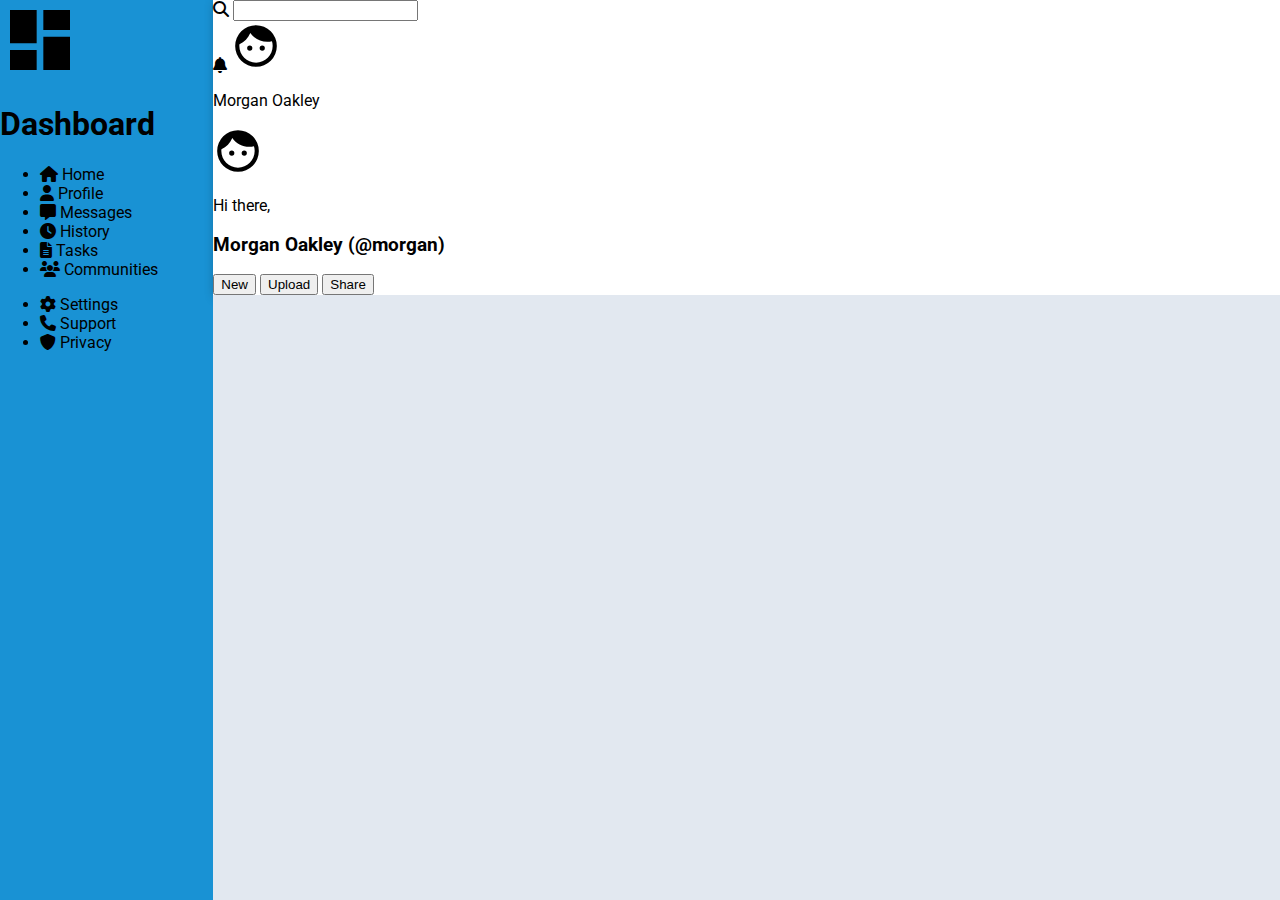
==== Admin-dashboard/index.html @ 5a1c41f0 "Completed main layout" ====
<!DOCTYPE html>
<html lang="en">

<head>
    <meta charset="UTF-8">
    <meta name="viewport" content="width=device-width, initial-scale=1.0">
    <link rel="preconnect" href="https://fonts.googleapis.com">
    <link rel="preconnect" href="https://fonts.gstatic.com" crossorigin>
    <link href="https://fonts.googleapis.com/css2?family=Roboto:ital,wght@0,100..900;1,100..900&display=swap"
        rel="stylesheet">
    <link rel="stylesheet" href="https://cdnjs.cloudflare.com/ajax/libs/font-awesome/6.5.0/css/all.min.css" />
    <link rel="stylesheet" href="style.css">
    <title>Admin dashboard</title>
</head>

<body>
    <aside>
        <div class="logo-container">
            <img src="./img/view-dashboard.svg" height="80">
            <h1>Dashboard</h1>
        </div>

        <nav>
            <ul>
                <li>
                    <i class="fas fa-house"></i> Home
                </li>
                <li>
                    <i class="fas fa-user"></i> Profile
                </li>
                <li>
                    <i class="fas fa-message"></i> Messages
                </li>
                <li>
                    <i class="fas fa-clock"></i> History
                </li>
                <li>
                    <i class="fas fa-file-lines"></i> Tasks
                </li>
                <li>
                    <i class="fas fa-users"></i> Communities
                </li>
            </ul>

            <ul>
                <li>
                    <i class="fas fa-gear"></i> Settings
                </li>
                <li>
                    <i class="fas fa-phone"></i> Support
                </li>
                <li>
                    <i class="fas fa-shield"></i> Privacy
                </li>
            </ul>
        </nav>
    </aside>

    <header>
        <!-- Top half of header -->
        <div class="top-header">
            <div class="search-bar">
                <i class="fas fa-magnifying-glass"></i>
                <input type="text">
            </div>

            <div class="accessibility">
                <i class="fas fa-bell"></i>
                <img src="./img/face-man.svg" height="50">
                <p class="user-name">Morgan Oakley</p>
            </div>
        </div>
        <!-- bottom half of header -->
        <div class="bottom-header">
            <div class="greet-user">
                <div>
                    <img src="./img/face-man.svg" height="50">
                    <div>
                        <p>Hi there,</p>
                        <h3>Morgan Oakley (@morgan)</h3>
                    </div>
                </div>
            </div>

            <div class="action-bar">
                <button>New</button>
                <button>Upload</button>
                <button>Share</button>
            </div>
    </header>

    <main>

    </main>
</body>

</html>
---- Admin-dashboard/style.css ----
* {
  box-sizing: border-box;
}

body {
  /* default styles */
  font-family: "Roboto", sans-serif;
  margin: 0;
  height: 100vh;
  width: 100%;
  overflow: hidden;

  /* Layout styles */
  display: grid;
  grid-template-columns: 1fr 5fr;
  grid-template-rows: 1fr 5fr;
  grid-template-areas:
    "sidebar header "
    "sidebar main";
}

aside {
  grid-area: sidebar;
  background-color: #1992d4;
}

header {
  grid-area: header;
  box-shadow: 2px 2px 10px rgba(0, 0, 0, 0.3);
}

main {
  grid-area: main;
  background-color: #e2e8f0;
}
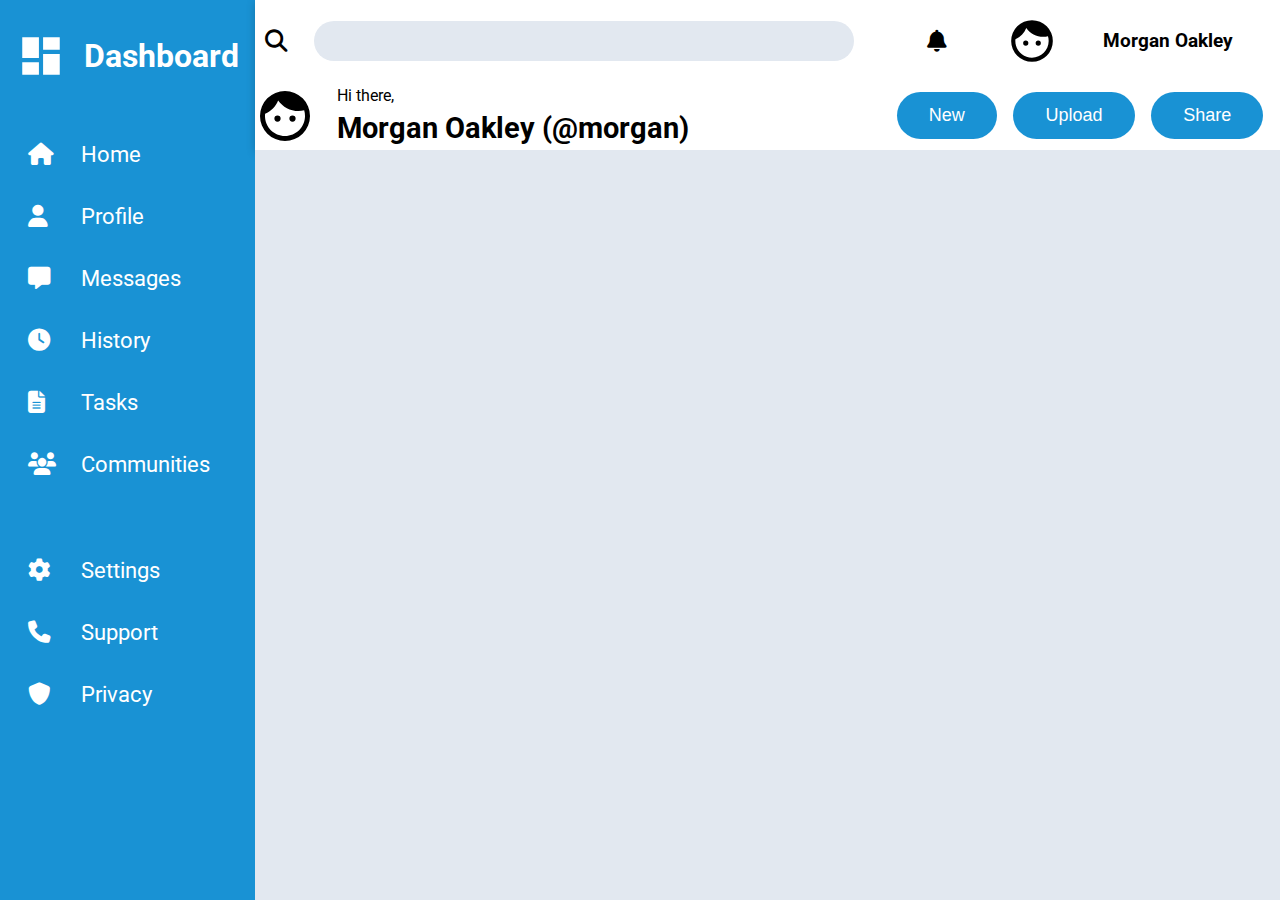
==== commit 6c6aa31a: "Completed header styling" ====
--- a/Admin-dashboard/index.html
+++ b/Admin-dashboard/index.html
@@ -16,12 +16,15 @@
 <body>
     <aside>
         <div class="logo-container">
-            <img src="./img/view-dashboard.svg" height="80">
+            <svg xmlns="http://www.w3.org/2000/svg" width="50" height="60" viewBox="0 0 24 24" fill="white">
+                <path d="M13,3V9H21V3M13,21H21V11H13M3,21H11V15H3M3,13H11V3H3V13Z" />
+            </svg>
+
             <h1>Dashboard</h1>
         </div>
 
         <nav>
-            <ul>
+            <ul class="primary-nav">
                 <li>
                     <i class="fas fa-house"></i> Home
                 </li>
@@ -42,7 +45,7 @@
                 </li>
             </ul>
 
-            <ul>
+            <ul class="secondary-nav">
                 <li>
                     <i class="fas fa-gear"></i> Settings
                 </li>
@@ -64,21 +67,19 @@
                 <input type="text">
             </div>
 
-            <div class="accessibility">
+            <div class="accessibilities">
                 <i class="fas fa-bell"></i>
                 <img src="./img/face-man.svg" height="50">
-                <p class="user-name">Morgan Oakley</p>
+                <h3 class="user-name">Morgan Oakley</>
             </div>
         </div>
         <!-- bottom half of header -->
         <div class="bottom-header">
             <div class="greet-user">
+                <img src="./img/face-man.svg" height="60">
                 <div>
-                    <img src="./img/face-man.svg" height="50">
-                    <div>
-                        <p>Hi there,</p>
-                        <h3>Morgan Oakley (@morgan)</h3>
-                    </div>
+                    <p>Hi there,</p>
+                    <h3>Morgan Oakley (@morgan)</h3>
                 </div>
             </div>
 
@@ -87,6 +88,8 @@
                 <button>Upload</button>
                 <button>Share</button>
             </div>
+
+        </div>
     </header>
 
     <main>
--- a/Admin-dashboard/style.css
+++ b/Admin-dashboard/style.css
@@ -1,5 +1,12 @@
 * {
   box-sizing: border-box;
+}
+nav,
+ul,
+li {
+  margin: 0;
+  padding: 0;
+  list-style-type: none;
 }
 
 body {
@@ -18,16 +25,177 @@
     "sidebar header "
     "sidebar main";
 }
+/*=========== Styles for the Sidebar=========== */
 
 aside {
   grid-area: sidebar;
   background-color: #1992d4;
-}
-
+  display: grid;
+  grid-template-rows: auto 1fr;
+  gap: 2rem;
+  color: white;
+  padding: 1rem;
+}
+
+aside .logo-container {
+  display: grid;
+  grid-template-columns: auto 1fr;
+  gap: 18px;
+  align-items: center;
+  justify-content: center;
+}
+
+aside nav {
+  display: grid;
+  grid-template-rows:
+    [primary] auto
+    [secondary] auto
+    [spacer] 1fr;
+
+  gap: 4rem;
+  padding: 4px;
+}
+aside nav ul {
+  display: flex;
+  flex-direction: column;
+  justify-content: space-between;
+  gap: 20px;
+}
+
+li p {
+  margin: 0;
+}
+i {
+  display: inline-block;
+  width: 33px;
+  text-align: start;
+  padding: 0;
+  margin: 0;
+  font-size: 1.4rem;
+}
+
+.primary-nav li,
+.secondary-nav li {
+  font-size: 1.4rem;
+  display: flex;
+  align-items: center;
+  gap: 20px;
+  cursor: pointer;
+  padding: 0.5rem;
+  border-radius: 8px;
+}
+
+.primary-nav li:hover,
+.secondary-nav li:hover {
+  background-color: rgba(0, 0, 0, 0.2);
+}
+.primary-nav li:active,
+.secondary-nav li:active {
+  transform: scale(0.98);
+}
+
+/*=========== Styles for the Header=========== */
 header {
   grid-area: header;
   box-shadow: 2px 2px 10px rgba(0, 0, 0, 0.3);
-}
+  display: grid;
+  grid-template-rows: auto auto;
+}
+
+/* Top half */
+
+header .top-header {
+  display: flex;
+  align-items: center;
+  justify-content: space-around;
+  gap: 1rem;
+}
+
+.top-header .search-bar {
+  padding: 0 10px;
+  flex: 1;
+  max-width: 800px;
+  display: flex;
+  align-items: center;
+  gap: 1rem;
+  height: 40px;
+}
+
+.top-header .search-bar input {
+  height: 100%;
+  flex: 1;
+  border-radius: 20px;
+  background-color: #e2e8f0;
+  border: none;
+  font-size: 18px;
+  padding: 0 2rem;
+}
+
+.top-header .accessibilities {
+  flex: 1;
+  max-width: 400px;
+
+  display: flex;
+  align-items: center;
+  justify-content: space-evenly;
+}
+.top-header .accessibility i {
+  font-size: 1.4rem;
+}
+
+/* Bottom half */
+
+header .bottom-header {
+  display: flex;
+  align-items: center;
+  justify-content: space-around;
+  gap: 1rem;
+}
+
+.greet-user {
+  flex: 1;
+  max-width: 800px;
+  display: flex;
+  align-items: center;
+  gap: 1rem;
+  height: 40px;
+}
+
+.greet-user div * {
+  margin: 6px;
+}
+
+.greet-user div h3 {
+  font-size: 1.8rem;
+}
+
+.action-bar {
+  flex: 1;
+  max-width: 400px;
+  display: flex;
+  align-items: center;
+  justify-content: space-evenly;
+}
+
+.action-bar button {
+  background-color: #1992d4;
+  color: white;
+  padding: 0.8rem 2rem;
+  border-radius: 30px;
+  font-size: 18px;
+  border: none;
+  cursor: pointer;
+}
+.action-bar button:hover {
+  box-shadow: 1px 1px 10px rgba(0, 0, 0, 0.4);
+  background-color: white;
+  color: #1992d4;
+}
+.action-bar button:active {
+  transform: scale(0.98);
+}
+
+/*=========== Styles for the article=========== */
 
 main {
   grid-area: main;
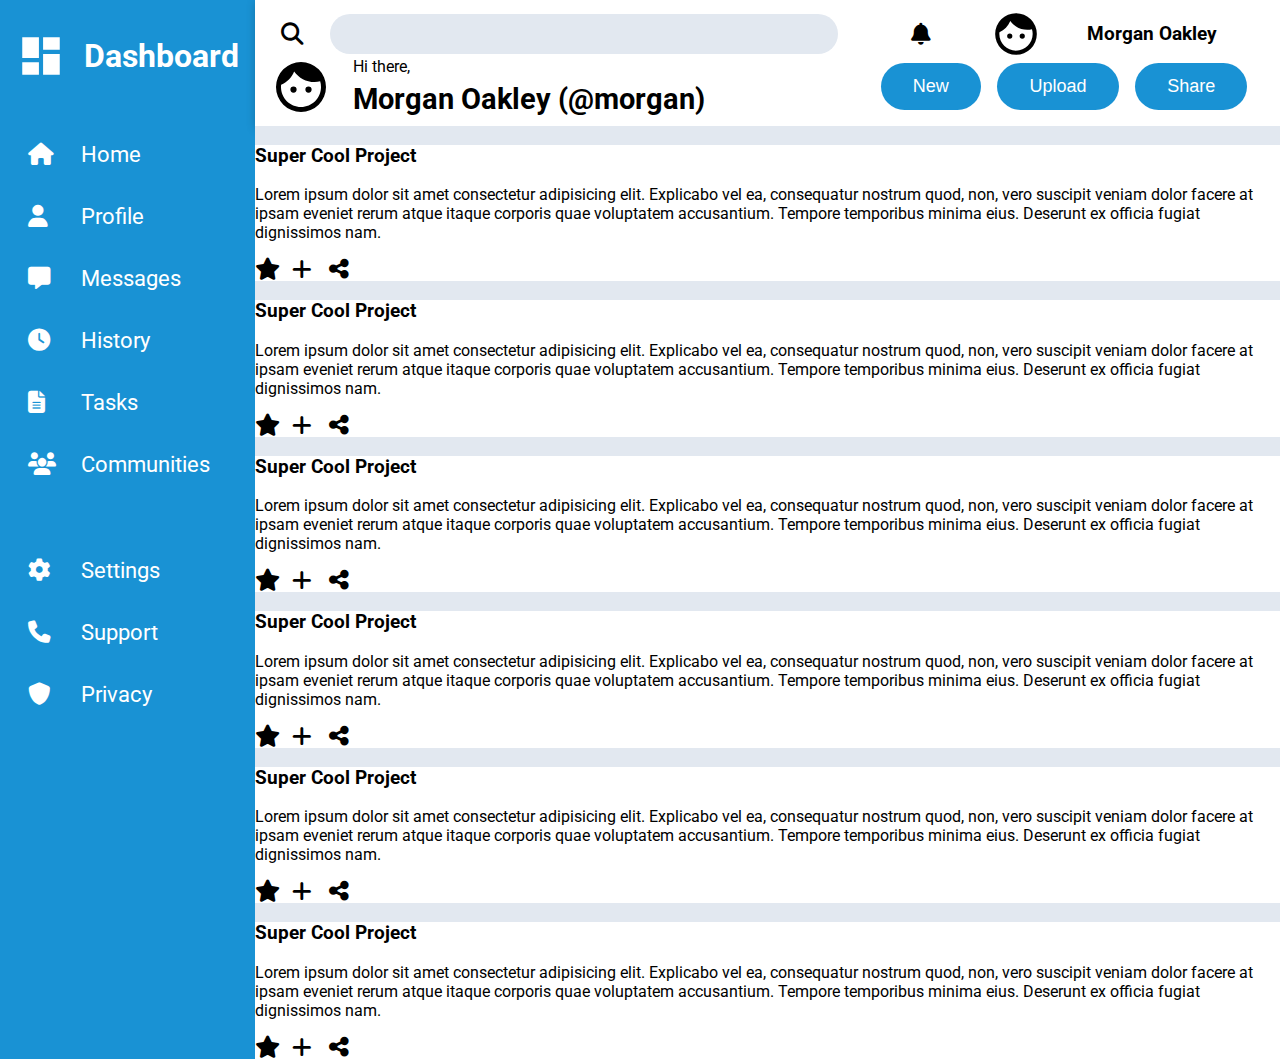
==== commit dbd9f334: "improved responsiveness in smaller screens" ====
--- a/Admin-dashboard/index.html
+++ b/Admin-dashboard/index.html
@@ -94,6 +94,96 @@
 
     <main>
 
+        <div class="card">
+            <h3>Super Cool Project</h3>
+            <p>
+                Lorem ipsum dolor sit amet consectetur adipisicing elit. Explicabo vel ea, consequatur nostrum quod,
+                non, vero suscipit veniam dolor facere at ipsam eveniet rerum atque itaque corporis quae voluptatem
+                accusantium. Tempore temporibus minima eius. Deserunt ex officia fugiat dignissimos nam.
+            </p>
+
+            <div>
+                <i class="fas fa-star"></i>
+                <i class="fas fa-plus"></i>
+                <i class="fas fa-share-nodes"></i>
+            </div>
+        </div>
+
+        <div class="card">
+            <h3>Super Cool Project</h3>
+            <p>
+                Lorem ipsum dolor sit amet consectetur adipisicing elit. Explicabo vel ea, consequatur nostrum quod,
+                non, vero suscipit veniam dolor facere at ipsam eveniet rerum atque itaque corporis quae voluptatem
+                accusantium. Tempore temporibus minima eius. Deserunt ex officia fugiat dignissimos nam.
+            </p>
+
+            <div>
+                <i class="fas fa-star"></i>
+                <i class="fas fa-plus"></i>
+                <i class="fas fa-share-nodes"></i>
+            </div>
+        </div>
+
+        <div class="card">
+            <h3>Super Cool Project</h3>
+            <p>
+                Lorem ipsum dolor sit amet consectetur adipisicing elit. Explicabo vel ea, consequatur nostrum quod,
+                non, vero suscipit veniam dolor facere at ipsam eveniet rerum atque itaque corporis quae voluptatem
+                accusantium. Tempore temporibus minima eius. Deserunt ex officia fugiat dignissimos nam.
+            </p>
+
+            <div>
+                <i class="fas fa-star"></i>
+                <i class="fas fa-plus"></i>
+                <i class="fas fa-share-nodes"></i>
+            </div>
+        </div>
+
+        <div class="card">
+            <h3>Super Cool Project</h3>
+            <p>
+                Lorem ipsum dolor sit amet consectetur adipisicing elit. Explicabo vel ea, consequatur nostrum quod,
+                non, vero suscipit veniam dolor facere at ipsam eveniet rerum atque itaque corporis quae voluptatem
+                accusantium. Tempore temporibus minima eius. Deserunt ex officia fugiat dignissimos nam.
+            </p>
+
+            <div>
+                <i class="fas fa-star"></i>
+                <i class="fas fa-plus"></i>
+                <i class="fas fa-share-nodes"></i>
+            </div>
+        </div>
+
+        <div class="card">
+            <h3>Super Cool Project</h3>
+            <p>
+                Lorem ipsum dolor sit amet consectetur adipisicing elit. Explicabo vel ea, consequatur nostrum quod,
+                non, vero suscipit veniam dolor facere at ipsam eveniet rerum atque itaque corporis quae voluptatem
+                accusantium. Tempore temporibus minima eius. Deserunt ex officia fugiat dignissimos nam.
+            </p>
+
+            <div>
+                <i class="fas fa-star"></i>
+                <i class="fas fa-plus"></i>
+                <i class="fas fa-share-nodes"></i>
+            </div>
+        </div>
+
+        <div class="card">
+            <h3>Super Cool Project</h3>
+            <p>
+                Lorem ipsum dolor sit amet consectetur adipisicing elit. Explicabo vel ea, consequatur nostrum quod,
+                non, vero suscipit veniam dolor facere at ipsam eveniet rerum atque itaque corporis quae voluptatem
+                accusantium. Tempore temporibus minima eius. Deserunt ex officia fugiat dignissimos nam.
+            </p>
+
+            <div>
+                <i class="fas fa-star"></i>
+                <i class="fas fa-plus"></i>
+                <i class="fas fa-share-nodes"></i>
+            </div>
+        </div>
+
     </main>
 </body>
 
--- a/Admin-dashboard/style.css
+++ b/Admin-dashboard/style.css
@@ -100,11 +100,15 @@
   box-shadow: 2px 2px 10px rgba(0, 0, 0, 0.3);
   display: grid;
   grid-template-rows: auto auto;
+  padding: 16px;
+  padding-top: 4px;
 }
 
 /* Top half */
 
 header .top-header {
+  padding: 0;
+  margin: 0;
   display: flex;
   align-items: center;
   justify-content: space-around;
@@ -138,9 +142,6 @@
   display: flex;
   align-items: center;
   justify-content: space-evenly;
-}
-.top-header .accessibility i {
-  font-size: 1.4rem;
 }
 
 /* Bottom half */
@@ -195,9 +196,25 @@
   transform: scale(0.98);
 }
 
+@media ((max-width: 1130px) and (max-height: 1188px)) {
+  header .top-header,
+  header .bottom-header {
+    padding: 16px;
+    gap: 0.5rem;
+  }
+
+  .greet-user div h3 {
+    font-size: 1.4rem;
+  }
+}
+
 /*=========== Styles for the article=========== */
 
 main {
   grid-area: main;
   background-color: #e2e8f0;
 }
+
+.card {
+  background-color: white;
+}
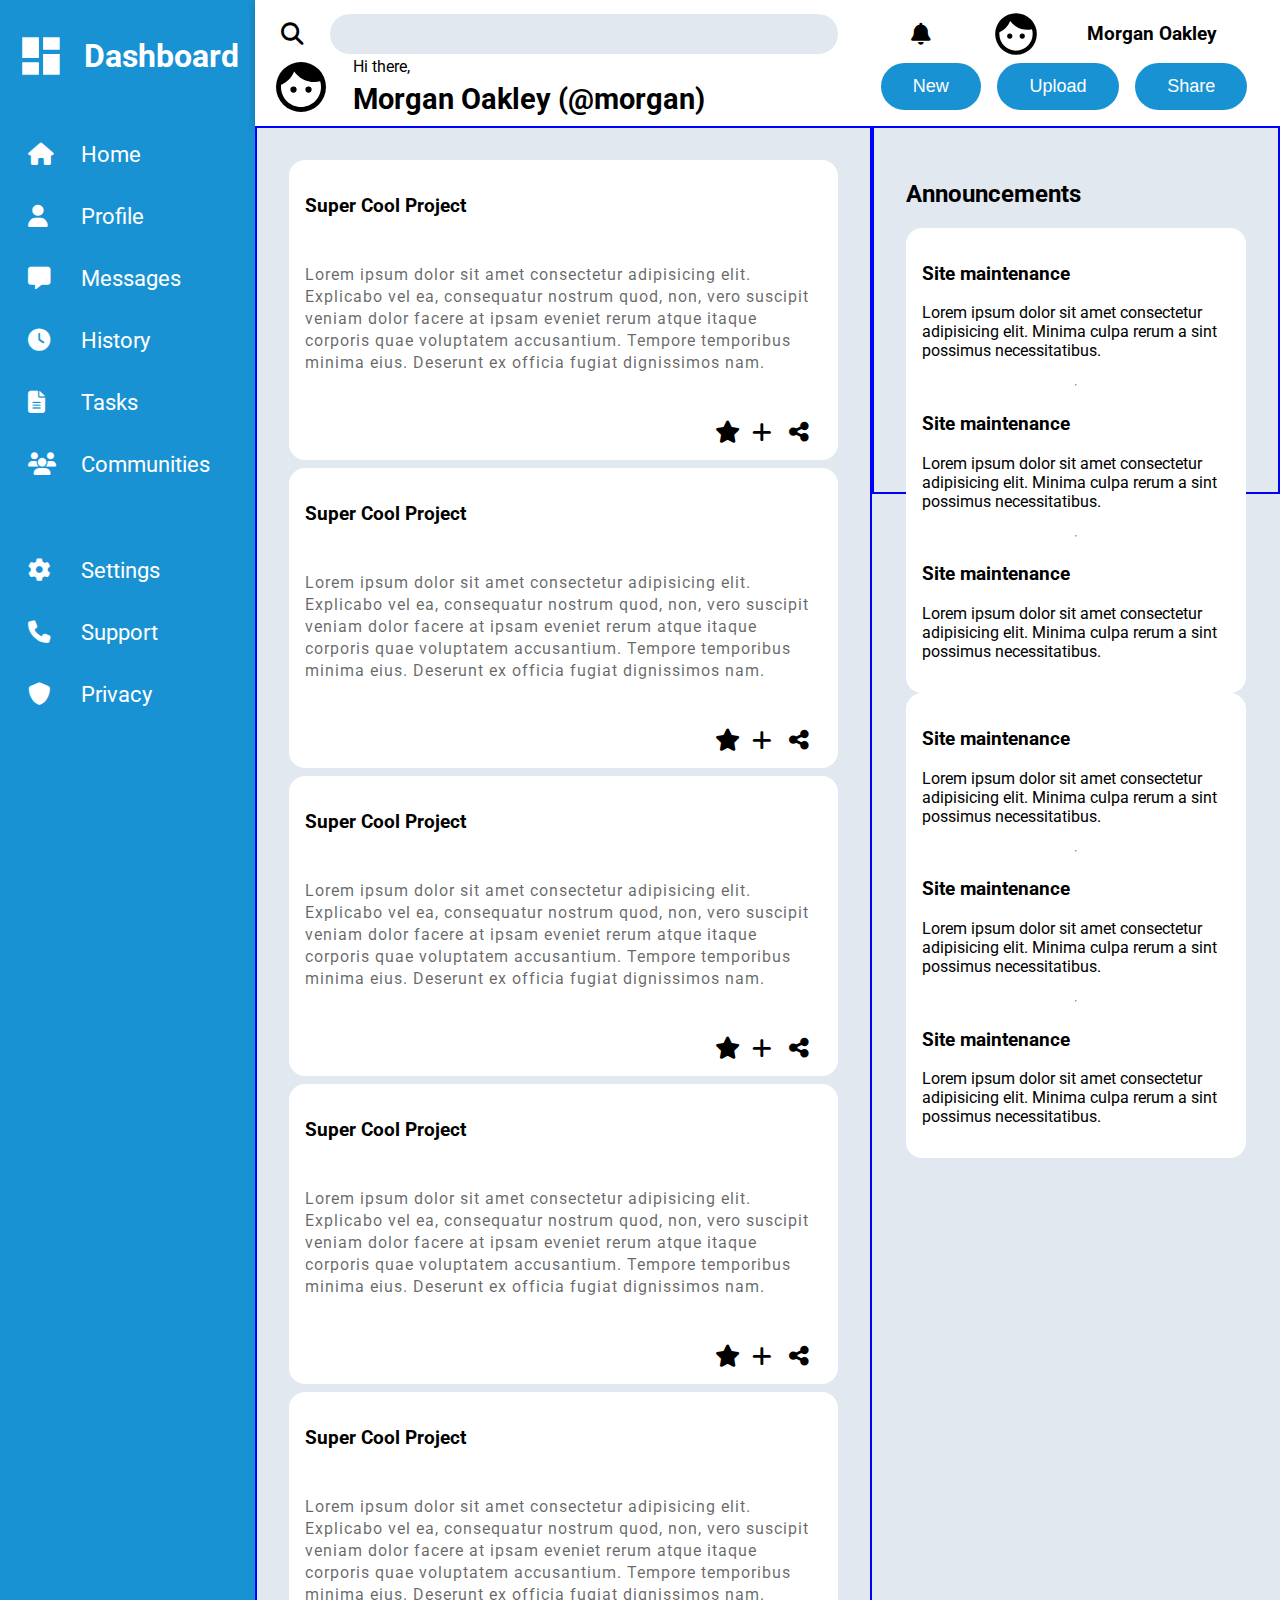
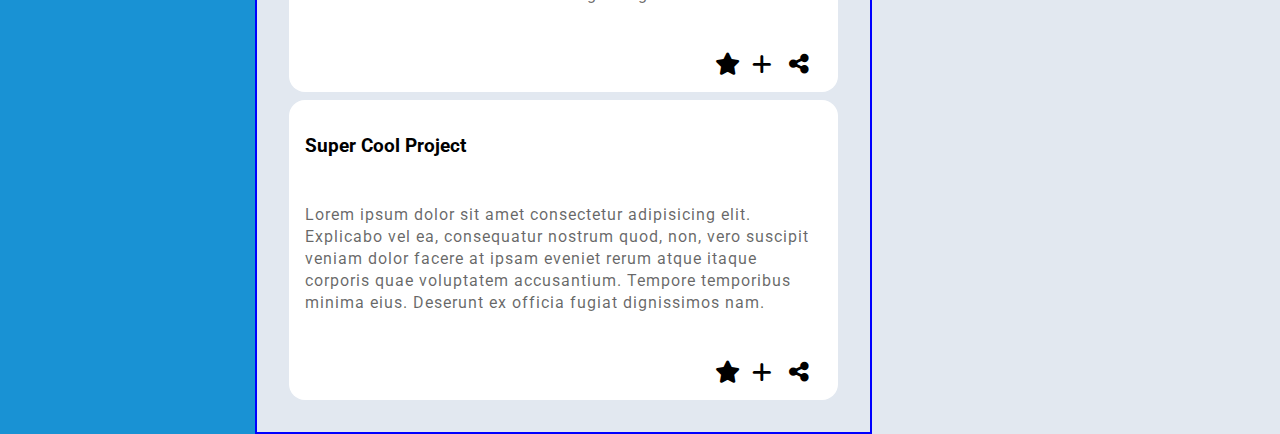
==== commit 3dfaecb9: "updated article section" ====
--- a/Admin-dashboard/index.html
+++ b/Admin-dashboard/index.html
@@ -93,96 +93,165 @@
     </header>
 
     <main>
-
-        <div class="card">
-            <h3>Super Cool Project</h3>
-            <p>
-                Lorem ipsum dolor sit amet consectetur adipisicing elit. Explicabo vel ea, consequatur nostrum quod,
-                non, vero suscipit veniam dolor facere at ipsam eveniet rerum atque itaque corporis quae voluptatem
-                accusantium. Tempore temporibus minima eius. Deserunt ex officia fugiat dignissimos nam.
-            </p>
-
+        <section class="article">
+            <div class="card">
+                <h3 class="card-title">Super Cool Project</h3>
+                <p>
+                    Lorem ipsum dolor sit amet consectetur adipisicing elit. Explicabo vel ea, consequatur nostrum quod,
+                    non, vero suscipit veniam dolor facere at ipsam eveniet rerum atque itaque corporis quae voluptatem
+                    accusantium. Tempore temporibus minima eius. Deserunt ex officia fugiat dignissimos nam.
+                </p>
+
+                <div class="card-icons">
+                    <i class="fas fa-star"></i>
+                    <i class="fas fa-plus"></i>
+                    <i class="fas fa-share-nodes"></i>
+                </div>
+            </div>
+
+            <div class="card">
+                <h3 class="card-title">Super Cool Project</h3>
+                <p>
+                    Lorem ipsum dolor sit amet consectetur adipisicing elit. Explicabo vel ea, consequatur nostrum quod,
+                    non, vero suscipit veniam dolor facere at ipsam eveniet rerum atque itaque corporis quae voluptatem
+                    accusantium. Tempore temporibus minima eius. Deserunt ex officia fugiat dignissimos nam.
+                </p>
+
+                <div class="card-icons">
+                    <i class="fas fa-star"></i>
+                    <i class="fas fa-plus"></i>
+                    <i class="fas fa-share-nodes"></i>
+                </div>
+            </div>
+
+            <div class="card">
+                <h3 class="card-title">Super Cool Project</h3>
+                <p>
+                    Lorem ipsum dolor sit amet consectetur adipisicing elit. Explicabo vel ea, consequatur nostrum quod,
+                    non, vero suscipit veniam dolor facere at ipsam eveniet rerum atque itaque corporis quae voluptatem
+                    accusantium. Tempore temporibus minima eius. Deserunt ex officia fugiat dignissimos nam.
+                </p>
+
+                <div class="card-icons">
+                    <i class="fas fa-star"></i>
+                    <i class="fas fa-plus"></i>
+                    <i class="fas fa-share-nodes"></i>
+                </div>
+            </div>
+
+            <div class="card">
+                <h3 class="card-title">Super Cool Project</h3>
+                <p>
+                    Lorem ipsum dolor sit amet consectetur adipisicing elit. Explicabo vel ea, consequatur nostrum quod,
+                    non, vero suscipit veniam dolor facere at ipsam eveniet rerum atque itaque corporis quae voluptatem
+                    accusantium. Tempore temporibus minima eius. Deserunt ex officia fugiat dignissimos nam.
+                </p>
+
+                <div class="card-icons">
+                    <i class="fas fa-star"></i>
+                    <i class="fas fa-plus"></i>
+                    <i class="fas fa-share-nodes"></i>
+                </div>
+            </div>
+
+            <div class="card">
+                <h3 class="card-title">Super Cool Project</h3>
+                <p>
+                    Lorem ipsum dolor sit amet consectetur adipisicing elit. Explicabo vel ea, consequatur nostrum quod,
+                    non, vero suscipit veniam dolor facere at ipsam eveniet rerum atque itaque corporis quae voluptatem
+                    accusantium. Tempore temporibus minima eius. Deserunt ex officia fugiat dignissimos nam.
+                </p>
+
+                <div class="card-icons">
+                    <i class="fas fa-star"></i>
+                    <i class="fas fa-plus"></i>
+                    <i class="fas fa-share-nodes"></i>
+                </div>
+            </div>
+
+            <div class="card">
+                <h3 class="card-title">Super Cool Project</h3>
+                <p>
+                    Lorem ipsum dolor sit amet consectetur adipisicing elit. Explicabo vel ea, consequatur nostrum quod,
+                    non, vero suscipit veniam dolor facere at ipsam eveniet rerum atque itaque corporis quae voluptatem
+                    accusantium. Tempore temporibus minima eius. Deserunt ex officia fugiat dignissimos nam.
+                </p>
+
+                <div class="card-icons">
+                    <i class="fas fa-star"></i>
+                    <i class="fas fa-plus"></i>
+                    <i class="fas fa-share-nodes"></i>
+                </div>
+            </div>
+        </section>
+
+        <section class="notifications-section">
             <div>
-                <i class="fas fa-star"></i>
-                <i class="fas fa-plus"></i>
-                <i class="fas fa-share-nodes"></i>
-            </div>
-        </div>
-
-        <div class="card">
-            <h3>Super Cool Project</h3>
-            <p>
-                Lorem ipsum dolor sit amet consectetur adipisicing elit. Explicabo vel ea, consequatur nostrum quod,
-                non, vero suscipit veniam dolor facere at ipsam eveniet rerum atque itaque corporis quae voluptatem
-                accusantium. Tempore temporibus minima eius. Deserunt ex officia fugiat dignissimos nam.
-            </p>
-
-            <div>
-                <i class="fas fa-star"></i>
-                <i class="fas fa-plus"></i>
-                <i class="fas fa-share-nodes"></i>
-            </div>
-        </div>
-
-        <div class="card">
-            <h3>Super Cool Project</h3>
-            <p>
-                Lorem ipsum dolor sit amet consectetur adipisicing elit. Explicabo vel ea, consequatur nostrum quod,
-                non, vero suscipit veniam dolor facere at ipsam eveniet rerum atque itaque corporis quae voluptatem
-                accusantium. Tempore temporibus minima eius. Deserunt ex officia fugiat dignissimos nam.
-            </p>
-
-            <div>
-                <i class="fas fa-star"></i>
-                <i class="fas fa-plus"></i>
-                <i class="fas fa-share-nodes"></i>
-            </div>
-        </div>
-
-        <div class="card">
-            <h3>Super Cool Project</h3>
-            <p>
-                Lorem ipsum dolor sit amet consectetur adipisicing elit. Explicabo vel ea, consequatur nostrum quod,
-                non, vero suscipit veniam dolor facere at ipsam eveniet rerum atque itaque corporis quae voluptatem
-                accusantium. Tempore temporibus minima eius. Deserunt ex officia fugiat dignissimos nam.
-            </p>
-
-            <div>
-                <i class="fas fa-star"></i>
-                <i class="fas fa-plus"></i>
-                <i class="fas fa-share-nodes"></i>
-            </div>
-        </div>
-
-        <div class="card">
-            <h3>Super Cool Project</h3>
-            <p>
-                Lorem ipsum dolor sit amet consectetur adipisicing elit. Explicabo vel ea, consequatur nostrum quod,
-                non, vero suscipit veniam dolor facere at ipsam eveniet rerum atque itaque corporis quae voluptatem
-                accusantium. Tempore temporibus minima eius. Deserunt ex officia fugiat dignissimos nam.
-            </p>
-
-            <div>
-                <i class="fas fa-star"></i>
-                <i class="fas fa-plus"></i>
-                <i class="fas fa-share-nodes"></i>
-            </div>
-        </div>
-
-        <div class="card">
-            <h3>Super Cool Project</h3>
-            <p>
-                Lorem ipsum dolor sit amet consectetur adipisicing elit. Explicabo vel ea, consequatur nostrum quod,
-                non, vero suscipit veniam dolor facere at ipsam eveniet rerum atque itaque corporis quae voluptatem
-                accusantium. Tempore temporibus minima eius. Deserunt ex officia fugiat dignissimos nam.
-            </p>
-
-            <div>
-                <i class="fas fa-star"></i>
-                <i class="fas fa-plus"></i>
-                <i class="fas fa-share-nodes"></i>
-            </div>
-        </div>
+                <h2>Announcements</h2>
+
+                <div class="announcements-container">
+
+                    <article>
+                        <h3>Site maintenance</h3>
+                        <p>
+                            Lorem ipsum dolor sit amet consectetur adipisicing elit. Minima culpa rerum a sint possimus
+                            necessitatibus.
+                        </p>
+                    </article>
+                    <hr>
+
+                    <article>
+                        <h3>Site maintenance</h3>
+                        <p>
+                            Lorem ipsum dolor sit amet consectetur adipisicing elit. Minima culpa rerum a sint possimus
+                            necessitatibus.
+                        </p>
+                    </article>
+                    <hr>
+
+                    <article>
+                        <h3>Site maintenance</h3>
+                        <p>
+                            Lorem ipsum dolor sit amet consectetur adipisicing elit. Minima culpa rerum a sint possimus
+                            necessitatibus.
+                        </p>
+                    </article>
+
+                </div>
+
+
+                <div class="announcements-container">
+
+                    <article>
+                        <h3>Site maintenance</h3>
+                        <p>
+                            Lorem ipsum dolor sit amet consectetur adipisicing elit. Minima culpa rerum a sint possimus
+                            necessitatibus.
+                        </p>
+                    </article>
+                    <hr>
+
+                    <article>
+                        <h3>Site maintenance</h3>
+                        <p>
+                            Lorem ipsum dolor sit amet consectetur adipisicing elit. Minima culpa rerum a sint possimus
+                            necessitatibus.
+                        </p>
+                    </article>
+                    <hr>
+
+                    <article>
+                        <h3>Site maintenance</h3>
+                        <p>
+                            Lorem ipsum dolor sit amet consectetur adipisicing elit. Minima culpa rerum a sint possimus
+                            necessitatibus.
+                        </p>
+                    </article>
+
+                </div>
+            </div>
+
+        </section>
 
     </main>
 </body>
--- a/Admin-dashboard/style.css
+++ b/Admin-dashboard/style.css
@@ -213,8 +213,56 @@
 main {
   grid-area: main;
   background-color: #e2e8f0;
-}
-
-.card {
+  display: grid;
+  grid-template-columns: 3fr 1fr;
+  grid-template-rows: auto;
+}
+
+main > * {
+  border: solid blue 2px;
+  align-self: start;
+}
+
+.article {
+  display: grid;
+  padding: 2rem;
+  gap: 8px;
+  grid-template-columns: repeat(auto-fit, minmax(340px, 1fr));
+  grid-auto-rows: 300px;
+}
+
+.card,
+.announcements-container {
   background-color: white;
-}
+  padding: 1rem;
+  border-radius: 1rem;
+  display: flex;
+  flex-direction: column;
+  align-items: start;
+  justify-content: space-between;
+}
+
+.card .card-title {
+  margin-bottom: 0;
+}
+
+.card p {
+  margin: 0;
+  color: rgba(0, 0, 0, 0.6);
+  line-height: 22px;
+  letter-spacing: 1px;
+}
+.card .card-icons {
+  align-self: end;
+}
+
+/*=============Styles for the Notifications=========*/
+
+.notifications-section {
+  display: grid;
+  display: grid;
+  padding: 2rem;
+  gap: 8px;
+  grid-template-columns: repeat(auto-fit, minmax(340px, 1fr));
+  grid-auto-rows: 300px;
+}
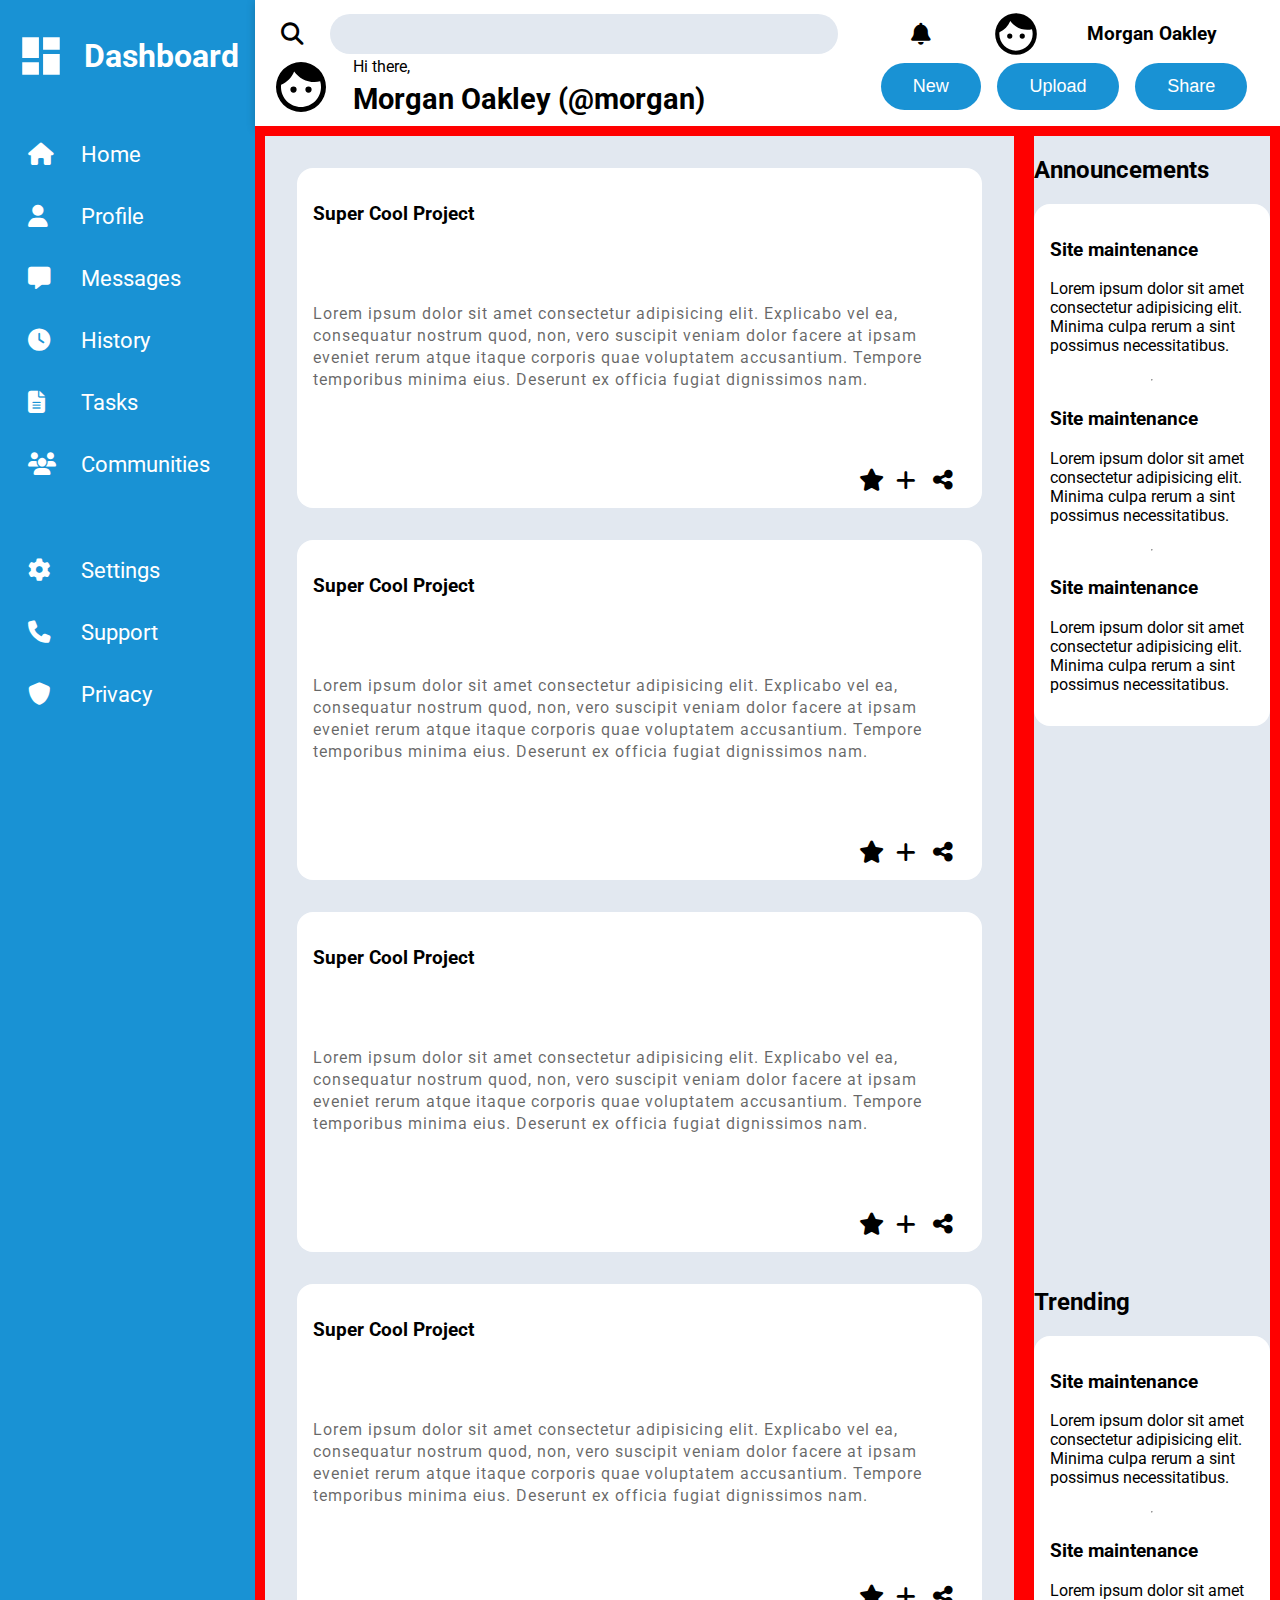
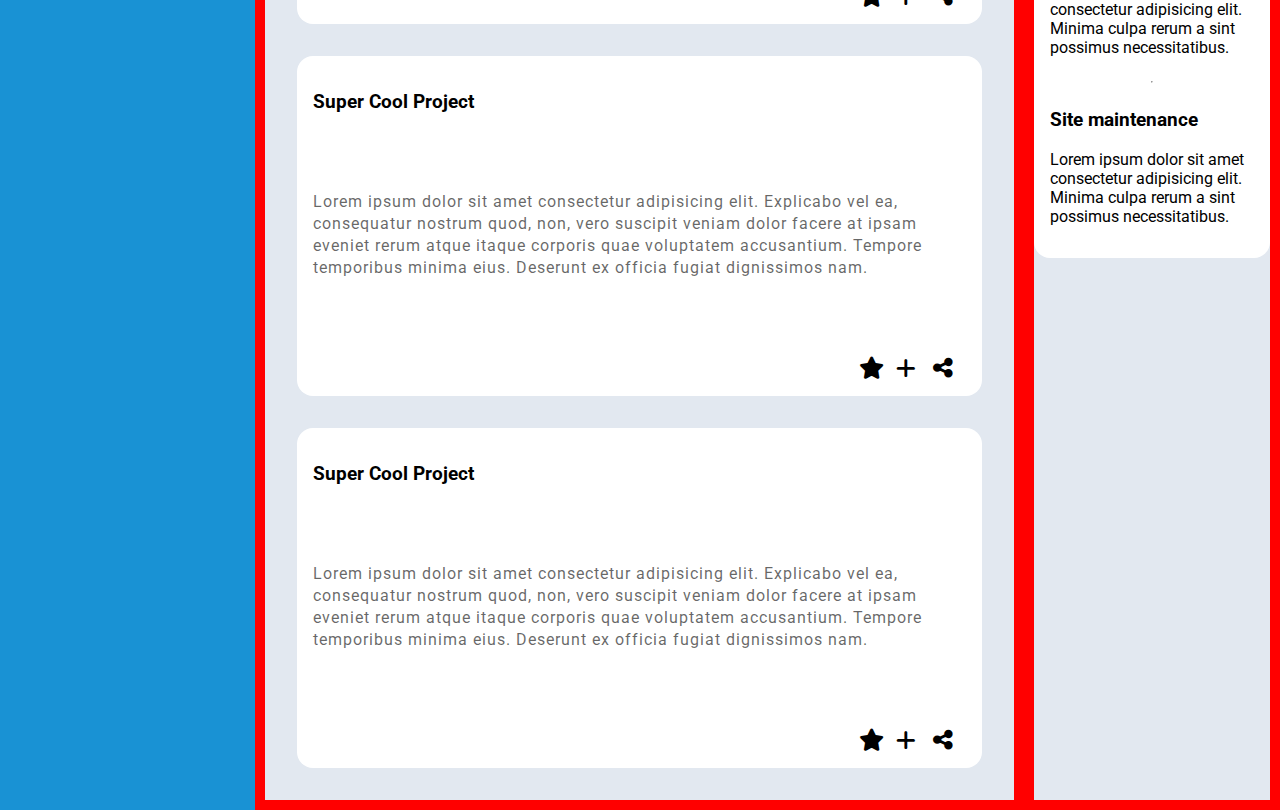
==== commit 208a7a56: "completed mvp" ====
--- a/Admin-dashboard/index.html
+++ b/Admin-dashboard/index.html
@@ -218,7 +218,10 @@
                     </article>
 
                 </div>
-
+            </div>
+
+            <div>
+                <h2>Trending</h2>
 
                 <div class="announcements-container">
 
--- a/Admin-dashboard/style.css
+++ b/Admin-dashboard/style.css
@@ -15,7 +15,6 @@
   margin: 0;
   height: 100vh;
   width: 100%;
-  overflow: hidden;
 
   /* Layout styles */
   display: grid;
@@ -213,22 +212,30 @@
 main {
   grid-area: main;
   background-color: #e2e8f0;
-  display: grid;
-  grid-template-columns: 3fr 1fr;
-  grid-template-rows: auto;
-}
-
-main > * {
-  border: solid blue 2px;
-  align-self: start;
+  height: 100%;
+  display: grid;
+  grid-template-columns: repeat(1, minmax(auto, 3fr)) 1fr;
+  grid-auto-rows: auto;
+}
+
+main > .article {
+  border: solid red 10px;
+  /* align-items: center; */
+}
+
+main > .notifications-section {
+  border: solid red 10px;
+  /* align-items: top; */
 }
 
 .article {
   display: grid;
   padding: 2rem;
-  gap: 8px;
+  column-gap: 1rem;
+  row-gap: 2rem;
   grid-template-columns: repeat(auto-fit, minmax(340px, 1fr));
-  grid-auto-rows: 300px;
+  grid-auto-rows: 340px;
+  justify-content: space-between;
 }
 
 .card,
@@ -260,9 +267,4 @@
 
 .notifications-section {
   display: grid;
-  display: grid;
-  padding: 2rem;
-  gap: 8px;
-  grid-template-columns: repeat(auto-fit, minmax(340px, 1fr));
-  grid-auto-rows: 300px;
-}
+}
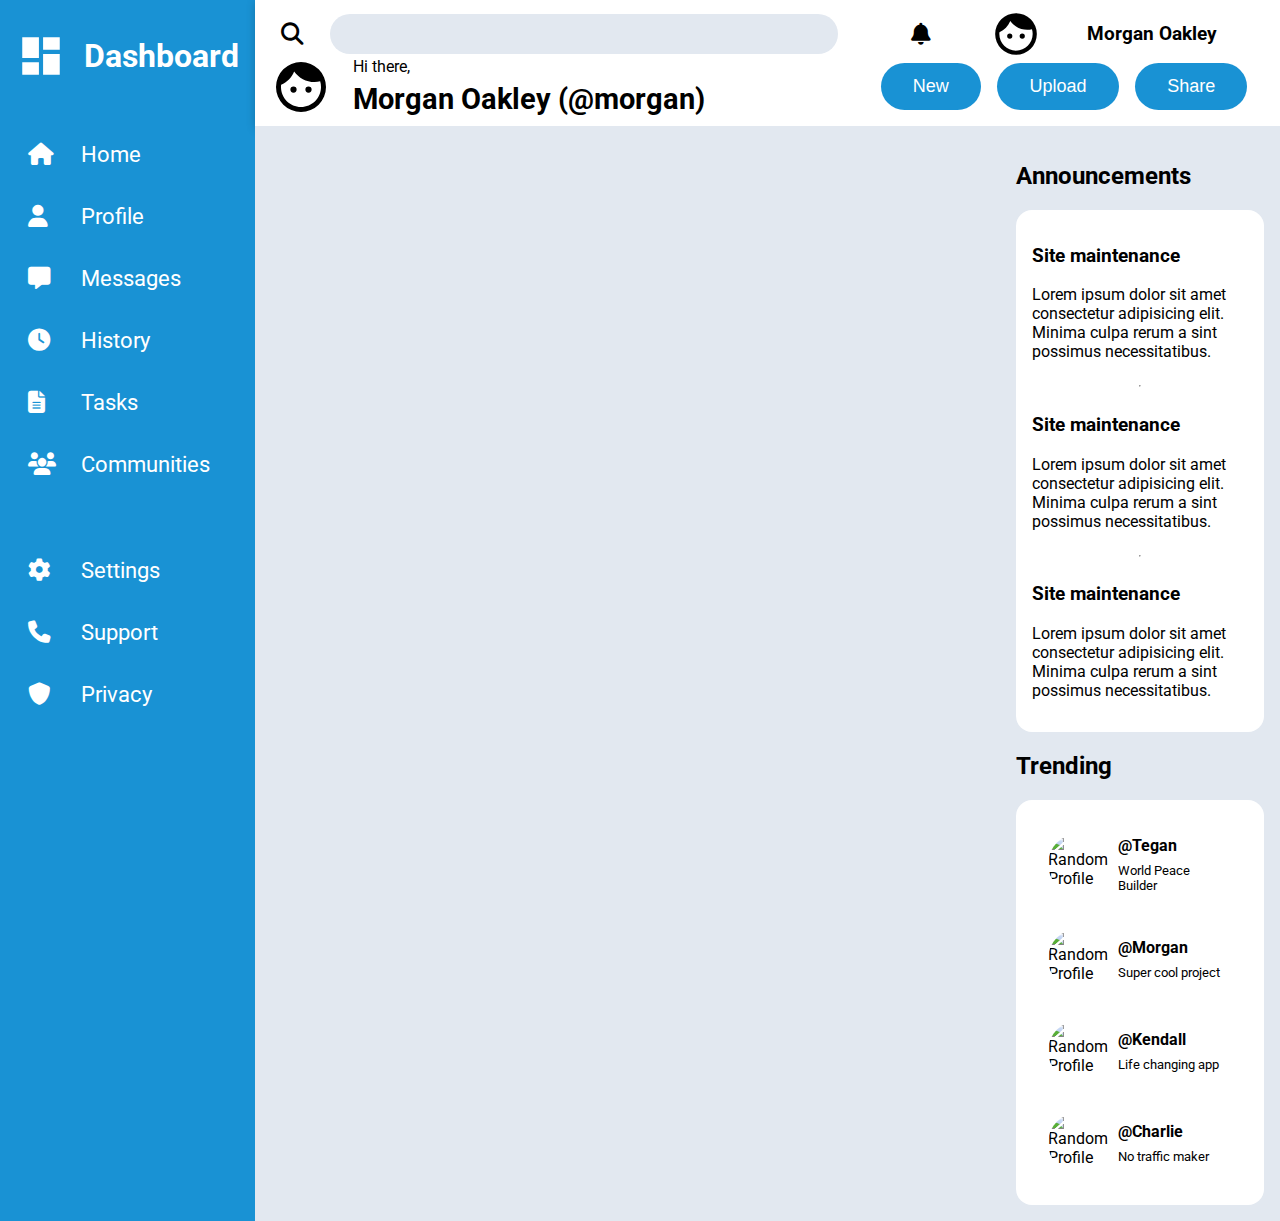
==== commit 3bb74f34: "Replaces static html data with data from an api" ====
--- a/Admin-dashboard/index.html
+++ b/Admin-dashboard/index.html
@@ -10,6 +10,7 @@
         rel="stylesheet">
     <link rel="stylesheet" href="https://cdnjs.cloudflare.com/ajax/libs/font-awesome/6.5.0/css/all.min.css" />
     <link rel="stylesheet" href="style.css">
+    <script defer src="script.js"></script>
     <title>Admin dashboard</title>
 </head>
 
@@ -93,97 +94,7 @@
     </header>
 
     <main>
-        <section class="article">
-            <div class="card">
-                <h3 class="card-title">Super Cool Project</h3>
-                <p>
-                    Lorem ipsum dolor sit amet consectetur adipisicing elit. Explicabo vel ea, consequatur nostrum quod,
-                    non, vero suscipit veniam dolor facere at ipsam eveniet rerum atque itaque corporis quae voluptatem
-                    accusantium. Tempore temporibus minima eius. Deserunt ex officia fugiat dignissimos nam.
-                </p>
-
-                <div class="card-icons">
-                    <i class="fas fa-star"></i>
-                    <i class="fas fa-plus"></i>
-                    <i class="fas fa-share-nodes"></i>
-                </div>
-            </div>
-
-            <div class="card">
-                <h3 class="card-title">Super Cool Project</h3>
-                <p>
-                    Lorem ipsum dolor sit amet consectetur adipisicing elit. Explicabo vel ea, consequatur nostrum quod,
-                    non, vero suscipit veniam dolor facere at ipsam eveniet rerum atque itaque corporis quae voluptatem
-                    accusantium. Tempore temporibus minima eius. Deserunt ex officia fugiat dignissimos nam.
-                </p>
-
-                <div class="card-icons">
-                    <i class="fas fa-star"></i>
-                    <i class="fas fa-plus"></i>
-                    <i class="fas fa-share-nodes"></i>
-                </div>
-            </div>
-
-            <div class="card">
-                <h3 class="card-title">Super Cool Project</h3>
-                <p>
-                    Lorem ipsum dolor sit amet consectetur adipisicing elit. Explicabo vel ea, consequatur nostrum quod,
-                    non, vero suscipit veniam dolor facere at ipsam eveniet rerum atque itaque corporis quae voluptatem
-                    accusantium. Tempore temporibus minima eius. Deserunt ex officia fugiat dignissimos nam.
-                </p>
-
-                <div class="card-icons">
-                    <i class="fas fa-star"></i>
-                    <i class="fas fa-plus"></i>
-                    <i class="fas fa-share-nodes"></i>
-                </div>
-            </div>
-
-            <div class="card">
-                <h3 class="card-title">Super Cool Project</h3>
-                <p>
-                    Lorem ipsum dolor sit amet consectetur adipisicing elit. Explicabo vel ea, consequatur nostrum quod,
-                    non, vero suscipit veniam dolor facere at ipsam eveniet rerum atque itaque corporis quae voluptatem
-                    accusantium. Tempore temporibus minima eius. Deserunt ex officia fugiat dignissimos nam.
-                </p>
-
-                <div class="card-icons">
-                    <i class="fas fa-star"></i>
-                    <i class="fas fa-plus"></i>
-                    <i class="fas fa-share-nodes"></i>
-                </div>
-            </div>
-
-            <div class="card">
-                <h3 class="card-title">Super Cool Project</h3>
-                <p>
-                    Lorem ipsum dolor sit amet consectetur adipisicing elit. Explicabo vel ea, consequatur nostrum quod,
-                    non, vero suscipit veniam dolor facere at ipsam eveniet rerum atque itaque corporis quae voluptatem
-                    accusantium. Tempore temporibus minima eius. Deserunt ex officia fugiat dignissimos nam.
-                </p>
-
-                <div class="card-icons">
-                    <i class="fas fa-star"></i>
-                    <i class="fas fa-plus"></i>
-                    <i class="fas fa-share-nodes"></i>
-                </div>
-            </div>
-
-            <div class="card">
-                <h3 class="card-title">Super Cool Project</h3>
-                <p>
-                    Lorem ipsum dolor sit amet consectetur adipisicing elit. Explicabo vel ea, consequatur nostrum quod,
-                    non, vero suscipit veniam dolor facere at ipsam eveniet rerum atque itaque corporis quae voluptatem
-                    accusantium. Tempore temporibus minima eius. Deserunt ex officia fugiat dignissimos nam.
-                </p>
-
-                <div class="card-icons">
-                    <i class="fas fa-star"></i>
-                    <i class="fas fa-plus"></i>
-                    <i class="fas fa-share-nodes"></i>
-                </div>
-            </div>
-        </section>
+        <section class="article"></section>
 
         <section class="notifications-section">
             <div>
@@ -223,34 +134,43 @@
             <div>
                 <h2>Trending</h2>
 
-                <div class="announcements-container">
+                <div class="trending-container">
 
                     <article>
-                        <h3>Site maintenance</h3>
-                        <p>
-                            Lorem ipsum dolor sit amet consectetur adipisicing elit. Minima culpa rerum a sint possimus
-                            necessitatibus.
-                        </p>
+                        <img src="https://randomuser.me/api/portraits/men/75.jpg" alt="Random Profile Pic">
+
+                        <div>
+                            <h4>@Tegan</h4>
+                            <small>World Peace Builder</small>
+                        </div>
                     </article>
-                    <hr>
 
                     <article>
-                        <h3>Site maintenance</h3>
-                        <p>
-                            Lorem ipsum dolor sit amet consectetur adipisicing elit. Minima culpa rerum a sint possimus
-                            necessitatibus.
-                        </p>
+                        <img src="https://randomuser.me/api/portraits/women/75.jpg" alt="Random Profile Pic">
+
+                        <div>
+                            <h4>@Morgan</h4>
+                            <small>Super cool project</small>
+                        </div>
                     </article>
-                    <hr>
 
                     <article>
-                        <h3>Site maintenance</h3>
-                        <p>
-                            Lorem ipsum dolor sit amet consectetur adipisicing elit. Minima culpa rerum a sint possimus
-                            necessitatibus.
-                        </p>
+                        <img src="https://randomuser.me/api/portraits/women/70.jpg" alt="Random Profile Pic">
+
+                        <div>
+                            <h4>@Kendall</h4>
+                            <small>Life changing app</small>
+                        </div>
                     </article>
 
+                    <article>
+                        <img src="https://randomuser.me/api/portraits/women/27.jpg" alt="Random Profile Pic">
+
+                        <div>
+                            <h4>@Charlie</h4>
+                            <small>No traffic maker</small>
+                        </div>
+                    </article>
                 </div>
             </div>
 
--- a/Admin-dashboard/style.css
+++ b/Admin-dashboard/style.css
@@ -195,7 +195,7 @@
   transform: scale(0.98);
 }
 
-@media ((max-width: 1130px) and (max-height: 1188px)) {
+@media (max-width: 1130px) {
   header .top-header,
   header .bottom-header {
     padding: 16px;
@@ -214,18 +214,24 @@
   background-color: #e2e8f0;
   height: 100%;
   display: grid;
-  grid-template-columns: repeat(1, minmax(auto, 3fr)) 1fr;
+  grid-template-columns: 3fr 1fr;
   grid-auto-rows: auto;
-}
-
-main > .article {
-  border: solid red 10px;
-  /* align-items: center; */
-}
-
-main > .notifications-section {
-  border: solid red 10px;
-  /* align-items: top; */
+  padding: 1rem;
+}
+@media (max-width: 1200px) {
+  main {
+    display: grid;
+    grid-template-columns: 1fr 1fr;
+    grid-auto-rows: auto;
+  }
+}
+
+@media (max-width: 900px) {
+  main {
+    display: grid;
+    grid-template-columns: 1fr;
+    grid-auto-rows: auto;
+  }
 }
 
 .article {
@@ -233,13 +239,13 @@
   padding: 2rem;
   column-gap: 1rem;
   row-gap: 2rem;
-  grid-template-columns: repeat(auto-fit, minmax(340px, 1fr));
+  grid-template-columns: repeat(auto-fit, minmax(400px, 1fr));
   grid-auto-rows: 340px;
-  justify-content: space-between;
 }
 
 .card,
-.announcements-container {
+.announcements-container,
+.trending-container {
   background-color: white;
   padding: 1rem;
   border-radius: 1rem;
@@ -267,4 +273,38 @@
 
 .notifications-section {
   display: grid;
-}
+  grid-template-rows: auto 1fr;
+}
+
+@media (max-width: 1440px) {
+  .notifications-section {
+    align-self: start;
+  }
+}
+
+/*=============Styles for the Trendind=========*/
+
+.trending-container article {
+  display: flex;
+  align-items: center;
+  justify-content: center;
+  margin: 1rem;
+}
+
+.trending-container article img {
+  width: 60px;
+  height: 60px;
+  object-fit: cover;
+  border-radius: 50%;
+}
+
+.trending-container article div {
+  display: flex;
+  flex-direction: column;
+  justify-content: space-between;
+}
+
+.trending-container article div * {
+  margin: 4px;
+  margin-left: 10px;
+}
